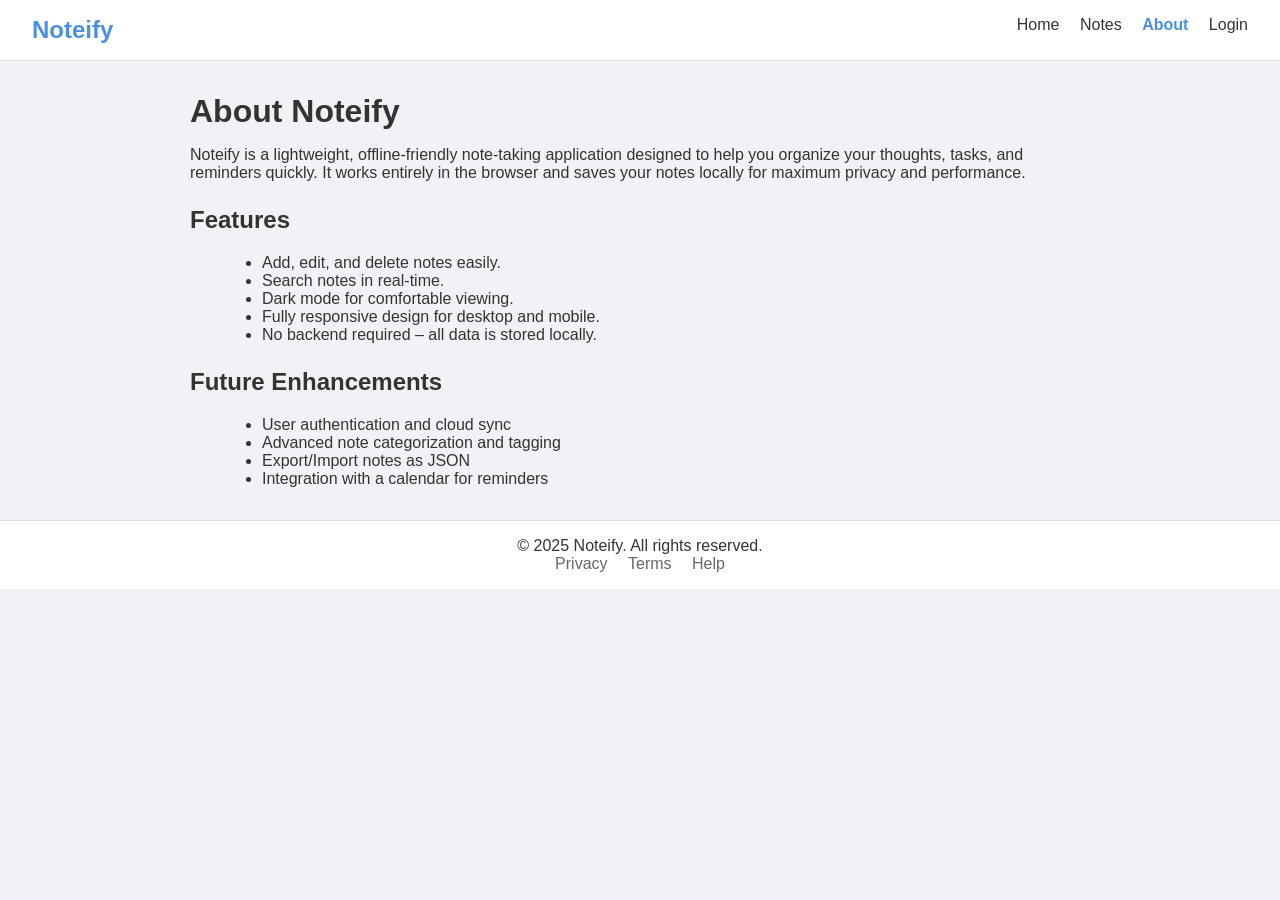
==== html/about.html @ 7ff391b9 "add css for about page and update" ====
<!DOCTYPE html>
<html lang="en">
<head>
    <meta charset="UTF-8">
    <meta http-equiv="X-UA-Compatible" content="IE=edge">
    <meta name="viewport" content="width=device-width, initial-scale=1.0">
    <title>Noteify - About</title>
    <link rel="stylesheet" href="../css/about.css">
</head>
<body>
<header class="main-header">
    <nav class="navbar">
        <a href="index.html" class="logo">Noteify</a>
        <div class="nav-links">
            <a href="index.html">Home</a>
            <a href="main.html">Notes</a>
            <a href="about.html" class="active">About</a>
            <a href="login.html">Login</a>
        </div>
    </nav>
</header>

<main class="about-page">
    <section class="about-section">
        <h1>About Noteify</h1>
        <p>Noteify is a lightweight, offline-friendly note-taking application designed to help you organize your thoughts, tasks, and reminders quickly. It works entirely in the browser and saves your notes locally for maximum privacy and performance.</p>

        <h2>Features</h2>
        <ul>
            <li>Add, edit, and delete notes easily.</li>
            <li>Search notes in real-time.</li>
            <li>Dark mode for comfortable viewing.</li>
            <li>Fully responsive design for desktop and mobile.</li>
            <li>No backend required – all data is stored locally.</li>
        </ul>

        <h2>Future Enhancements</h2>
        <ul>
            <li>User authentication and cloud sync</li>
            <li>Advanced note categorization and tagging</li>
            <li>Export/Import notes as JSON</li>
            <li>Integration with a calendar for reminders</li>
        </ul>
    </section>
</main>

<footer class="main-footer">
    <div class="footer-content">
        <span>© 2025 Noteify. All rights reserved.</span>
    </div>
    <div class="footer-links">
        <a href="#">Privacy</a>
        <a href="#">Terms</a>
        <a href="#">Help</a>
    </div>
</footer>
</body>
</html>
---- css/about.css ----
body {
    margin: 0;
    font-family: 'Arial', sans-serif;
    background-color: #f0f2f5;
    color: #333;
}

.navbar {
    display: flex;
    justify-content: space-between;
    padding: 1rem 2rem;
    background: #fff;
    border-bottom: 1px solid #ddd;
}

.navbar .logo {
    font-size: 1.5rem;
    font-weight: bold;
    color: #4a90e2;
    text-decoration: none;
}

.nav-links a {
    margin-left: 1rem;
    text-decoration: none;
    color: #333;
}

.nav-links a.active {
    font-weight: bold;
    color: #4a90e2;
}

.about-page {
    max-width: 900px;
    margin: 2rem auto;
    padding: 0 2rem;
}

.about-page h1 {
    font-size: 2rem;
    margin-bottom: 1rem;
}

.about-page h2 {
    font-size: 1.5rem;
    margin-top: 1.5rem;
}

.about-page ul {
    list-style-type: disc;
    margin-left: 2rem;
}

.main-footer {
    text-align: center;
    padding: 1rem;
    background: #fff;
    border-top: 1px solid #ddd;
}

.footer-links a {
    margin: 0 0.5rem;
    color: #666;
    text-decoration: none;
}
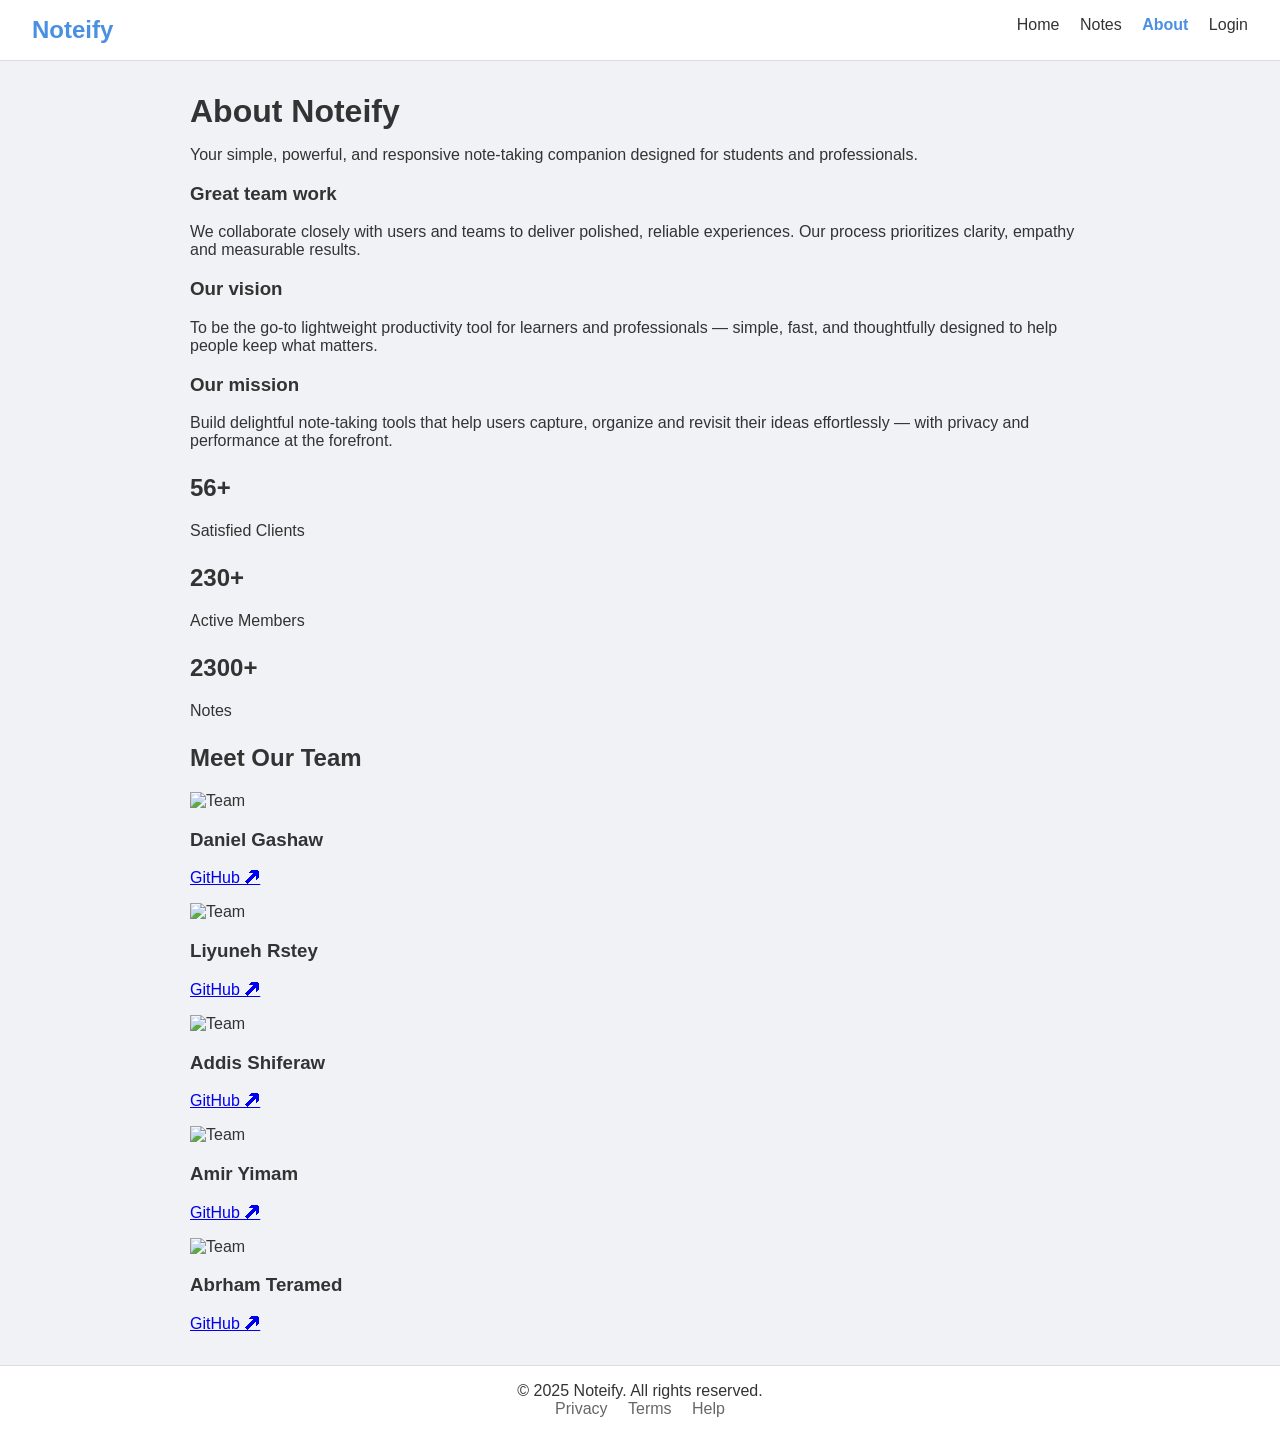
==== commit 5e7ef924: "add about page html" ====
--- a/html/about.html
+++ b/html/about.html
@@ -1,58 +1,163 @@
 <!DOCTYPE html>
 <html lang="en">
-<head>
-    <meta charset="UTF-8">
-    <meta http-equiv="X-UA-Compatible" content="IE=edge">
-    <meta name="viewport" content="width=device-width, initial-scale=1.0">
+  <head>
+    <meta charset="UTF-8" />
+    <meta http-equiv="X-UA-Compatible" content="IE=edge" />
+    <meta name="viewport" content="width=device-width, initial-scale=1.0" />
     <title>Noteify - About</title>
-    <link rel="stylesheet" href="../css/about.css">
-</head>
-<body>
-<header class="main-header">
-    <nav class="navbar">
+    <link rel="stylesheet" href="../css/about.css" />
+  </head>
+  <body>
+    <header class="main-header">
+      <nav class="navbar">
         <a href="index.html" class="logo">Noteify</a>
         <div class="nav-links">
-            <a href="index.html">Home</a>
-            <a href="main.html">Notes</a>
-            <a href="about.html" class="active">About</a>
-            <a href="login.html">Login</a>
+          <a href="index.html">Home</a>
+          <a href="main.html">Notes</a>
+          <a href="about.html" class="active">About</a>
+          <a href="login.html">Login</a>
         </div>
-    </nav>
-</header>
+      </nav>
+    </header>
 
-<main class="about-page">
-    <section class="about-section">
-        <h1>About Noteify</h1>
-        <p>Noteify is a lightweight, offline-friendly note-taking application designed to help you organize your thoughts, tasks, and reminders quickly. It works entirely in the browser and saves your notes locally for maximum privacy and performance.</p>
+    <main class="about-page">
+      <section class="hero">
+        <div class="hero-content">
+          <h1>About Noteify</h1>
+          <p>
+            Your simple, powerful, and responsive note-taking companion designed
+            for students and professionals.
+          </p>
+        </div>
+      </section>
 
-        <h2>Features</h2>
-        <ul>
-            <li>Add, edit, and delete notes easily.</li>
-            <li>Search notes in real-time.</li>
-            <li>Dark mode for comfortable viewing.</li>
-            <li>Fully responsive design for desktop and mobile.</li>
-            <li>No backend required – all data is stored locally.</li>
-        </ul>
+      <!-- ======= CENTER (VALUES) - BLOCKS ======= -->
+      <section class="values-section">
+        <div class="values-grid">
+          <div class="value-box">
+            <h3>Great team work</h3>
+            <p>
+              We collaborate closely with users and teams to deliver polished,
+              reliable experiences. Our process prioritizes clarity, empathy and
+              measurable results.
+            </p>
+          </div>
 
-        <h2>Future Enhancements</h2>
-        <ul>
-            <li>User authentication and cloud sync</li>
-            <li>Advanced note categorization and tagging</li>
-            <li>Export/Import notes as JSON</li>
-            <li>Integration with a calendar for reminders</li>
-        </ul>
-    </section>
-</main>
+          <div class="value-box">
+            <h3>Our vision</h3>
+            <p>
+              To be the go-to lightweight productivity tool for learners and
+              professionals — simple, fast, and thoughtfully designed to help
+              people keep what matters.
+            </p>
+          </div>
 
-<footer class="main-footer">
-    <div class="footer-content">
+          <div class="value-box">
+            <h3>Our mission</h3>
+            <p>
+              Build delightful note-taking tools that help users capture,
+              organize and revisit their ideas effortlessly — with privacy and
+              performance at the forefront.
+            </p>
+          </div>
+        </div>
+      </section>
+
+      <!-- ======= STATS ======= -->
+      <section class="stats-section">
+        <div class="stats-grid">
+          <div class="stat-box">
+            <h2>56+</h2>
+            <p>Satisfied Clients</p>
+          </div>
+          <div class="stat-box">
+            <h2>230+</h2>
+            <p>Active Members</p>
+          </div>
+          <div class="stat-box">
+            <h2>2300+</h2>
+            <p>Notes</p>
+          </div>
+        </div>
+      </section>
+
+      <!-- TEAM SECTION -->
+      <section class="team-section">
+        <h2>Meet Our Team</h2>
+
+        <div class="team-grid">
+          <div class="team-card">
+            <img src="../Static/image/profile.png" alt="Team" />
+            <div class="team-info">
+              <h3>Daniel Gashaw</h3>
+              <p>
+                <a href="https://github.com/Maxd646" target="_blank"
+                  >GitHub 🡽</a
+                >
+              </p>
+            </div>
+          </div>
+
+          <div class="team-card">
+            <img src="../Static/image/profile.png" alt="Team" />
+            <div class="team-info">
+              <h3>Liyuneh Rstey</h3>
+              <p>
+                <a href="https://github.com/liyuneh" target="_blank"
+                  >GitHub 🡽</a
+                >
+              </p>
+            </div>
+          </div>
+
+          <div class="team-card">
+            <img src="../Static/image/profile.png" alt="Team" />
+            <div class="team-info">
+              <h3>Addis Shiferaw</h3>
+              <p>
+                <a href="https://github.com/adda-19" target="_blank"
+                  >GitHub 🡽</a
+                >
+              </p>
+            </div>
+          </div>
+
+          <div class="team-card">
+            <img src="../Static/image/profile.png" alt="Team" />
+            <div class="team-info">
+              <h3>Amir Yimam</h3>
+              <p>
+                <a href="https://github.com/miro129" target="_blank"
+                  >GitHub 🡽</a
+                >
+              </p>
+            </div>
+          </div>
+
+          <div class="team-card">
+            <img src="../Static/image/profile.png" alt="Team" />
+            <div class="team-info">
+              <h3>Abrham Teramed</h3>
+              <p>
+                <a href="https://github.com/Abrom-code" target="_blank"
+                  >GitHub 🡽</a
+                >
+              </p>
+            </div>
+          </div>
+        </div>
+      </section>
+    </main>
+
+    <footer class="main-footer">
+      <div class="footer-content">
         <span>© 2025 Noteify. All rights reserved.</span>
-    </div>
-    <div class="footer-links">
+      </div>
+      <div class="footer-links">
         <a href="#">Privacy</a>
         <a href="#">Terms</a>
         <a href="#">Help</a>
-    </div>
-</footer>
-</body>
+      </div>
+    </footer>
+  </body>
 </html>
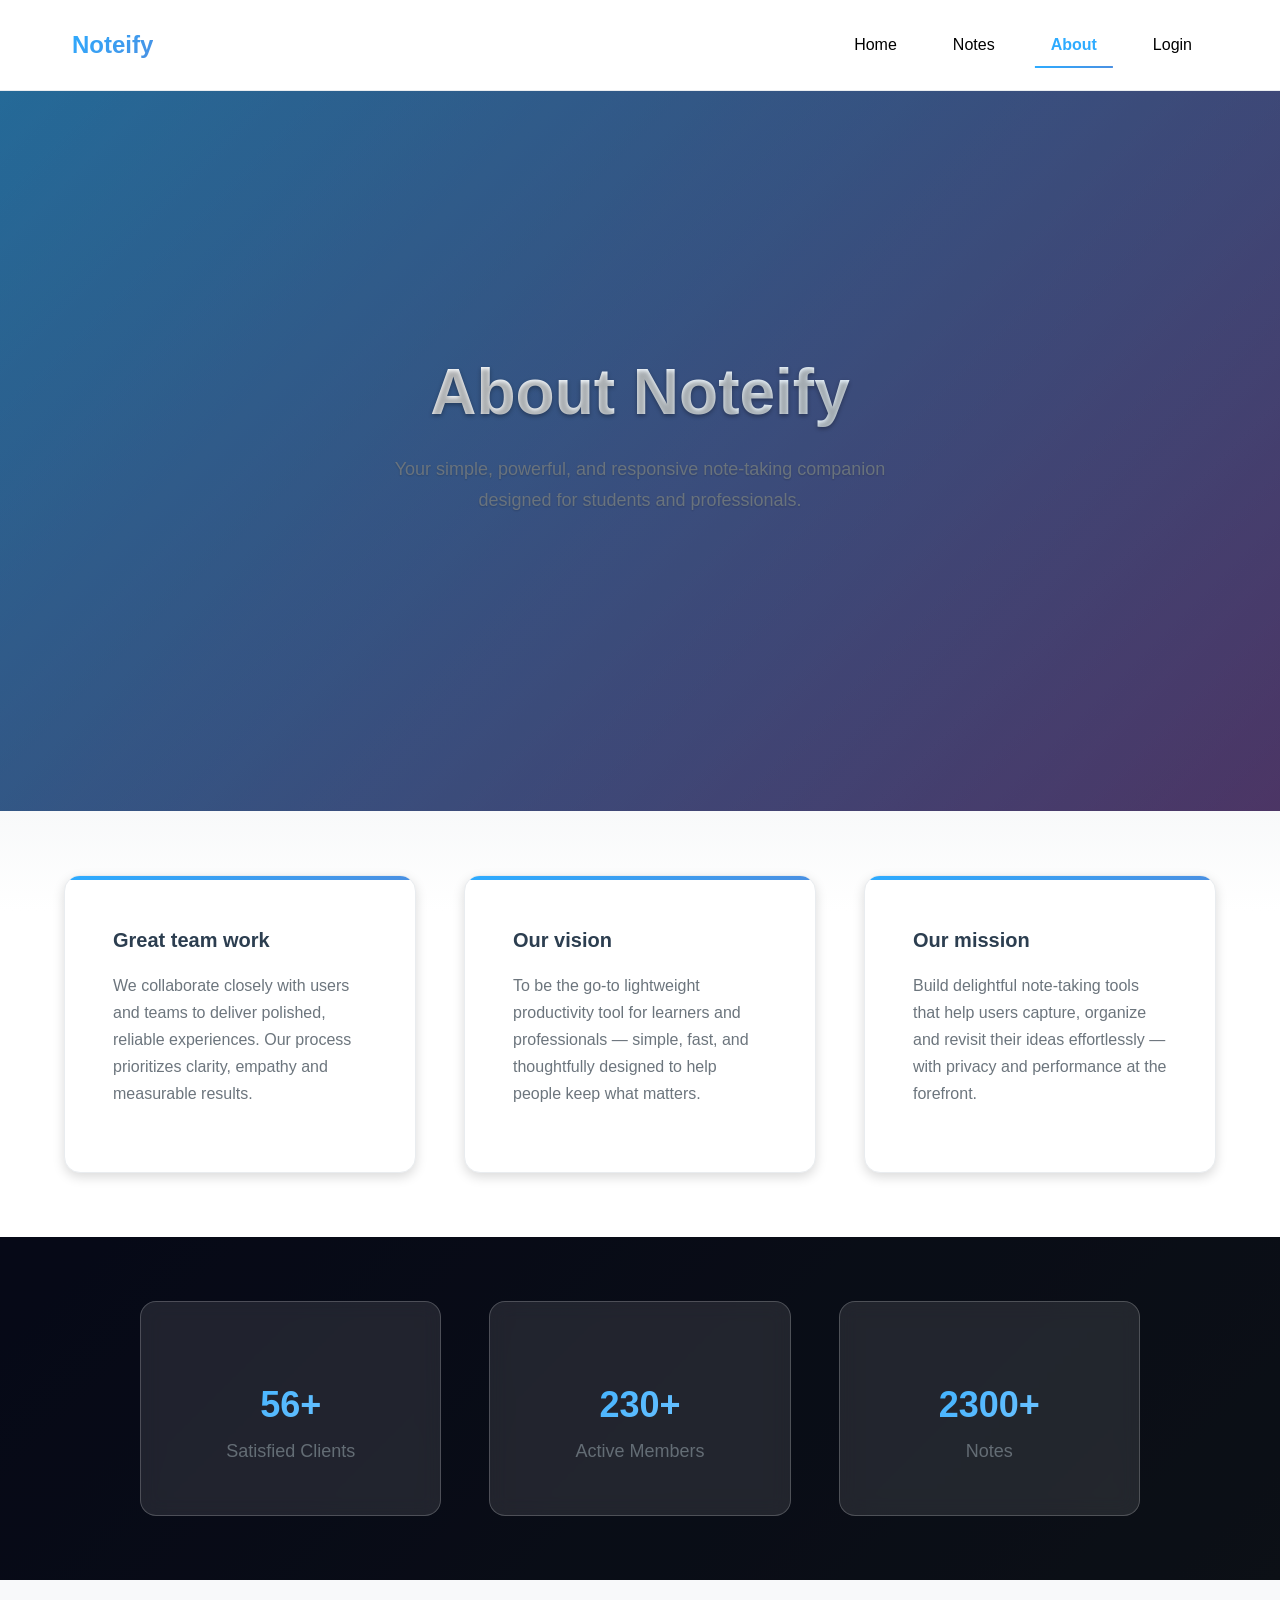
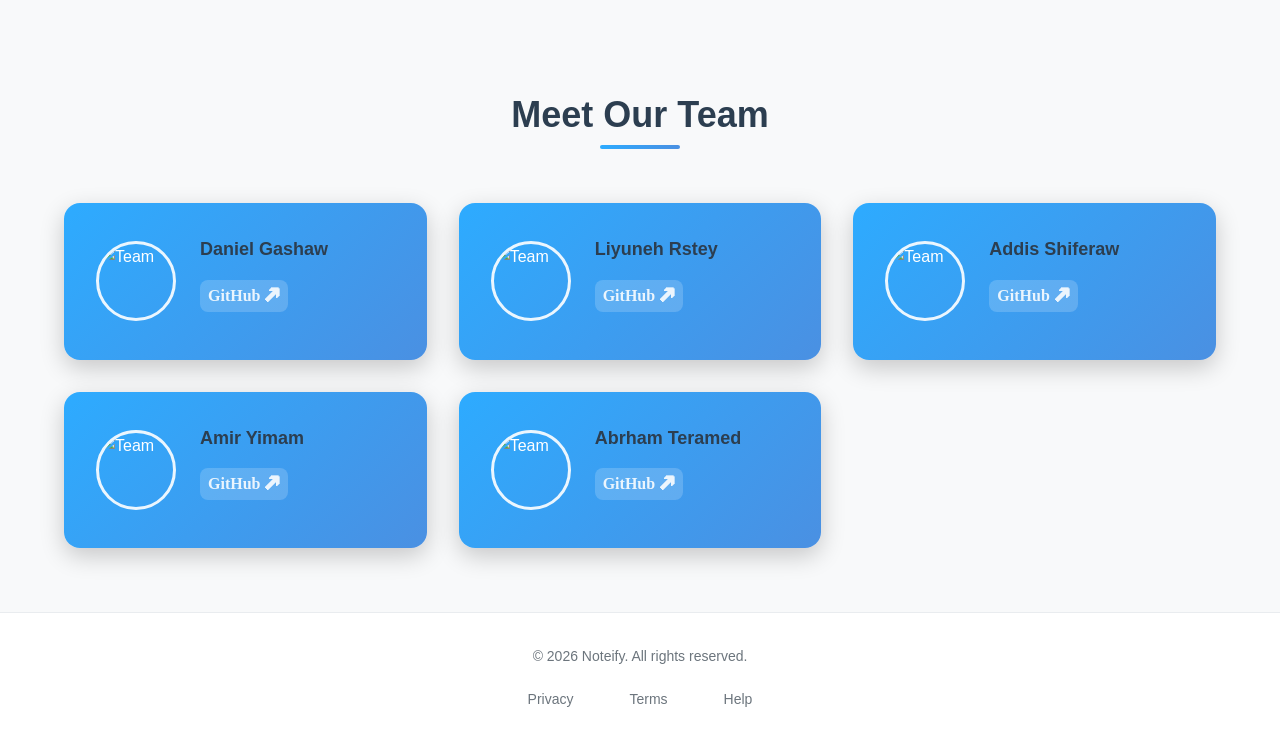
==== commit 39d15881: "display team members dynamically" ====
--- a/html/about.html
+++ b/html/about.html
@@ -30,8 +30,6 @@
           </p>
         </div>
       </section>
-
-      <!-- ======= CENTER (VALUES) - BLOCKS ======= -->
       <section class="values-section">
         <div class="values-grid">
           <div class="value-box">
@@ -82,76 +80,19 @@
       </section>
 
       <!-- TEAM SECTION -->
+
       <section class="team-section">
         <h2>Meet Our Team</h2>
 
-        <div class="team-grid">
-          <div class="team-card">
-            <img src="../Static/image/profile.png" alt="Team" />
-            <div class="team-info">
-              <h3>Daniel Gashaw</h3>
-              <p>
-                <a href="https://github.com/Maxd646" target="_blank"
-                  >GitHub 🡽</a
-                >
-              </p>
-            </div>
-          </div>
-
-          <div class="team-card">
-            <img src="../Static/image/profile.png" alt="Team" />
-            <div class="team-info">
-              <h3>Liyuneh Rstey</h3>
-              <p>
-                <a href="https://github.com/liyuneh" target="_blank"
-                  >GitHub 🡽</a
-                >
-              </p>
-            </div>
-          </div>
-
-          <div class="team-card">
-            <img src="../Static/image/profile.png" alt="Team" />
-            <div class="team-info">
-              <h3>Addis Shiferaw</h3>
-              <p>
-                <a href="https://github.com/adda-19" target="_blank"
-                  >GitHub 🡽</a
-                >
-              </p>
-            </div>
-          </div>
-
-          <div class="team-card">
-            <img src="../Static/image/profile.png" alt="Team" />
-            <div class="team-info">
-              <h3>Amir Yimam</h3>
-              <p>
-                <a href="https://github.com/miro129" target="_blank"
-                  >GitHub 🡽</a
-                >
-              </p>
-            </div>
-          </div>
-
-          <div class="team-card">
-            <img src="../Static/image/profile.png" alt="Team" />
-            <div class="team-info">
-              <h3>Abrham Teramed</h3>
-              <p>
-                <a href="https://github.com/Abrom-code" target="_blank"
-                  >GitHub 🡽</a
-                >
-              </p>
-            </div>
-          </div>
+        <div class="team-grid" id="teamGrid">
+          <!-- Team cards will be injected by JavaScript -->
         </div>
       </section>
     </main>
-
+    <!-- MAIN FOOTER -->
     <footer class="main-footer">
       <div class="footer-content">
-        <span>© 2025 Noteify. All rights reserved.</span>
+        <span id="year"> </span> Noteify. All rights reserved.
       </div>
       <div class="footer-links">
         <a href="#">Privacy</a>
@@ -159,5 +100,7 @@
         <a href="#">Help</a>
       </div>
     </footer>
+    <!-- SCRIPT -->
+    <script src="../js/about.js"></script>
   </body>
 </html>
--- a/css/about.css
+++ b/css/about.css
@@ -1,66 +1,927 @@
+/* Noteify About Page Styles */
+:root {
+  --primary-color: #2dabff;
+  --primary-dark: #1a8cd8;
+  --secondary-color: #4a90e2;
+  --accent-color: #82caff;
+  --success-color: #28a745;
+  --warning-color: #ffc107;
+  --danger-color: #dc3545;
+  --info-color: #17a2b8;
+
+  --bg-primary: #ffffff;
+  --bg-secondary: #f8f9fa;
+  --bg-dark: #0d1433;
+  --bg-gradient: linear-gradient(135deg, #667eea 0%, #764ba2 100%);
+
+  --text-primary: #2c3e50;
+  --text-secondary: #6c757d;
+  --text-muted: #adb5bd;
+  --text-light: #ffffff;
+
+  --border-color: #e9ecef;
+  --border-radius: 12px;
+  --border-radius-lg: 16px;
+  --border-radius-sm: 8px;
+
+  --shadow-sm: 0 2px 4px rgba(0, 0, 0, 0.1);
+  --shadow-md: 0 4px 12px rgba(0, 0, 0, 0.15);
+  --shadow-lg: 0 8px 25px rgba(0, 0, 0, 0.2);
+  --shadow-xl: 0 20px 40px rgba(0, 0, 0, 0.1);
+
+  --transition: all 0.3s ease-in-out;
+  --transition-fast: all 0.15s ease;
+  --transition-slow: all 0.5s ease;
+
+  --font-family-primary: 'Inter', -apple-system, BlinkMacSystemFont, 'Segoe UI', Roboto, sans-serif;
+  --font-family-heading: 'Inter', -apple-system, BlinkMacSystemFont, 'Segoe UI', Roboto, sans-serif;
+
+  --font-size-xs: 0.75rem;
+  --font-size-sm: 0.875rem;
+  --font-size-base: 1rem;
+  --font-size-lg: 1.125rem;
+  --font-size-xl: 1.25rem;
+  --font-size-2xl: 1.5rem;
+  --font-size-3xl: 1.875rem;
+  --font-size-4xl: 2.25rem;
+  --font-size-5xl: 3rem;
+
+  --spacing-xs: 0.25rem;
+  --spacing-sm: 0.5rem;
+  --spacing-md: 1rem;
+  --spacing-lg: 1.5rem;
+  --spacing-xl: 2rem;
+  --spacing-2xl: 3rem;
+  --spacing-3xl: 4rem;
+}
+
+* {
+  margin: 0;
+  padding: 0;
+  box-sizing: border-box;
+}
+
+*::before,
+*::after {
+  box-sizing: border-box;
+}
+
+html {
+  scroll-behavior: smooth;
+  font-size: 16px;
+}
+
 body {
-    margin: 0;
-    font-family: 'Arial', sans-serif;
-    background-color: #f0f2f5;
-    color: #333;
+  font-family: var(--font-family-primary);
+  font-size: var(--font-size-base);
+  line-height: 1.6;
+  color: var(--text-primary);
+  background-color: var(--bg-secondary);
+  -webkit-font-smoothing: antialiased;
+  -moz-osx-font-smoothing: grayscale;
+  overflow-x: hidden;
+}
+
+/* Enhanced Navigation */
+.main-header {
+  position: sticky;
+  top: 0;
+  z-index: 1000;
+  background: rgba(255, 255, 255, 0.95);
+  backdrop-filter: blur(10px);
+  border-bottom: 1px solid var(--border-color);
+  transition: var(--transition);
 }
 
 .navbar {
-    display: flex;
-    justify-content: space-between;
-    padding: 1rem 2rem;
-    background: #fff;
-    border-bottom: 1px solid #ddd;
+  display: flex;
+  justify-content: space-between;
+  align-items: center;
+  padding: var(--spacing-lg) var(--spacing-xl);
+  max-width: 1200px;
+  margin: 0 auto;
 }
 
 .navbar .logo {
-    font-size: 1.5rem;
-    font-weight: bold;
-    color: #4a90e2;
-    text-decoration: none;
+  font-size: var(--font-size-2xl);
+  font-weight: 700;
+  color: var(--primary-color);
+  text-decoration: none;
+  transition: var(--transition-fast);
+  background: linear-gradient(135deg, var(--primary-color), var(--secondary-color));
+  -webkit-background-clip: text;
+  -webkit-text-fill-color: transparent;
+  background-clip: text;
+}
+
+.navbar .logo:hover {
+  transform: scale(1.05);
+}
+
+.nav-links {
+  display: flex;
+  align-items: center;
+  gap: var(--spacing-lg);
 }
 
 .nav-links a {
-    margin-left: 1rem;
-    text-decoration: none;
-    color: #333;
+  text-decoration: none;
+  color: black;
+  font-weight: 500;
+  font-size: var(--font-size-base);
+  padding: var(--spacing-sm) var(--spacing-md);
+  border-radius: var(--border-radius-sm);
+  transition: var(--transition);
+  position: relative;
+}
+
+.nav-links a::after {
+  content: '';
+  position: absolute;
+  bottom: -2px;
+  left: 50%;
+  width: 0;
+  height: 2px;
+  background: linear-gradient(90deg, var(--primary-color), var(--secondary-color));
+  transition: var(--transition);
+  transform: translateX(-50%);
+}
+
+.nav-links a:hover {
+  color: var(--primary-color);
+  background-color: rgba(45, 171, 255, 0.1);
+}
+
+.nav-links a:hover::after,
+.nav-links a.active::after {
+  width: 100%;
 }
 
 .nav-links a.active {
-    font-weight: bold;
-    color: #4a90e2;
-}
-
+  color: var(--primary-color);
+  font-weight: 600;
+}
+
+/* About Page Layout */
 .about-page {
-    max-width: 900px;
-    margin: 2rem auto;
-    padding: 0 2rem;
+  width: 100%;
+  min-height: 100vh;
 }
 
 .about-page h1 {
-    font-size: 2rem;
-    margin-bottom: 1rem;
+  font-family: var(--font-family-heading);
+  font-size: var(--font-size-4xl);
+  font-weight: 700;
+  margin-bottom: var(--spacing-lg);
+  color: var(--text-primary);
+  line-height: 1.2;
 }
 
 .about-page h2 {
-    font-size: 1.5rem;
-    margin-top: 1.5rem;
+  font-family: var(--font-family-heading);
+  font-size: var(--font-size-3xl);
+  font-weight: 600;
+  margin-top: var(--spacing-2xl);
+  margin-bottom: var(--spacing-lg);
+  color: var(--text-primary);
+  line-height: 1.3;
+}
+
+.about-page h3 {
+  font-family: var(--font-family-heading);
+  font-size: var(--font-size-xl);
+  font-weight: 600;
+  margin-bottom: var(--spacing-md);
+  color: var(--text-primary);
+}
+
+.about-page p {
+  font-size: var(--font-size-base);
+  line-height: 1.7;
+  color: var(--text-secondary);
+  margin-bottom: var(--spacing-md);
 }
 
 .about-page ul {
-    list-style-type: disc;
-    margin-left: 2rem;
+  list-style-type: none;
+  margin-left: 0;
+  padding-left: 0;
+}
+
+.about-page ul li {
+  position: relative;
+  padding-left: var(--spacing-lg);
+  margin-bottom: var(--spacing-sm);
+  color: var(--text-secondary);
+}
+
+.about-page ul li::before {
+  content: '✓';
+  position: absolute;
+  left: 0;
+  color: var(--success-color);
+  font-weight: bold;
+}
+
+/* HERO */
+.hero {
+  width: 100%;
+  height: 80vh;
+  background: url("note-student-hero.jpg") center/cover no-repeat;
+  display: flex;
+  justify-content: center;
+  align-items: center;
+  text-align: center;
+  position: relative;
+}
+
+.hero::after {
+  content: "";
+  position: absolute;
+  inset: 0;
+  background: rgba(0, 0, 0, 0.45);
+}
+
+.hero-content {
+  position: relative;
+  z-index: 5;
+  color: #fff;
+}
+
+.hero-content h1 {
+  font-size: 3.2rem;
+  margin-bottom: 10px;
+}
+
+.hero-content p {
+  font-size: 1.2rem;
+  max-width: 550px;
+  margin: 0 auto;
+  line-height: 1.6;
+}
+
+/* ===== VALUES SECTION (BLOCK CARDS) ===== */
+.values-section {
+  padding: 60px 10%;
+  background: #fff;
+}
+
+.values-grid {
+  display: grid;
+  grid-template-columns: repeat(auto-fit, minmax(260px, 1fr));
+  gap: 28px;
+}
+
+.value-box {
+  background: #fff;
+  padding: 28px;
+  border-radius: 14px;
+  box-shadow: 0 8px 20px rgba(6, 25, 40, 0.06);
+  display: block;
+  text-align: left;
+}
+
+.value-box .icon {
+  display: inline-flex;
+  align-items: center;
+  justify-content: center;
+  width: 56px;
+  height: 56px;
+  font-size: 1.6rem;
+  border-radius: 12px;
+  background: linear-gradient(135deg, #e6f7fb, #d8f0ff);
+  margin-bottom: 16px;
+}
+
+.value-box h3 {
+  font-size: 1.2rem;
+  margin-bottom: 10px;
+  color: #054b88;
+}
+
+.value-box p {
+  color: #555;
+  line-height: 1.7;
+}
+
+/* ===== STATS SECTION ===== */
+.stats-section {
+  padding: 70px 10%;
+  background: url("stats-bg.jpg") center/cover no-repeat;
+  color: #fff;
+  position: relative;
+}
+
+.stats-section::after {
+  content: "";
+  position: absolute;
+  inset: 0;
+  background: rgba(0, 0, 0, 0.55);
+}
+
+.stats-grid {
+  position: relative;
+  z-index: 5;
+  display: grid;
+  grid-template-columns: repeat(auto-fit, minmax(160px, 1fr));
+  gap: 30px;
+  text-align: center;
+}
+
+.stat-box {
+  padding: 18px;
+}
+
+.stat-box h2 {
+  font-size: 2.2rem;
+  margin-bottom: 6px;
+}
+
+.stat-box p {
+  font-size: 0.95rem;
+}
+
+/* TEAM SECTION */
+.team-section {
+  padding: 60px 10%;
+  background: #fff;
+}
+
+.team-section h2 {
+  font-size: 2.4rem;
+  text-align: center;
+  color: #0a7d6c;
+  margin-bottom: 40px;
+}
+
+.team-grid {
+  display: grid;
+  grid-template-columns: repeat(auto-fit, minmax(260px, 1fr));
+  gap: 24px;
+}
+
+.team-card {
+  background: linear-gradient(to right, #54c79c, #054b88);
+  border-radius: 14px;
+  padding: 18px;
+  color: white;
+  display: flex;
+  gap: 16px;
+  align-items: center;
+  box-shadow: 0 10px 20px rgba(0, 0, 0, 0.12);
+}
+
+.team-card img {
+  width: 70px;
+  height: 70px;
+  border-radius: 50%;
+  border: 3px solid rgba(255, 255, 255, 0.9);
+  object-fit: cover;
+}
+
+.team-info h3 {
+  font-size: 1.1rem;
+  margin-bottom: 4px;
+}
+
+.team-info p {
+  font-size: 0.85rem;
+  line-height: 1.4;
+  display: flex;
+}
+
+.team-info p a {
+  text-decoration: none;
+  color: #004085;
+  font-weight: 500;
+  font-size: larger;
+  font: bold;
+  font-family: "Times New Roman", Times, serif;
+  margin-top: 1rem;
 }
 
 .main-footer {
+  text-align: center;
+  padding: 1rem;
+  background: #fff;
+  border-top: 1px solid #ddd;
+}
+
+.footer-links a {
+  margin: 0 0.5rem;
+  color: #666;
+  text-decoration: none;
+}
+
+/* Enhanced Hero Section */
+.hero {
+  width: 100%;
+  min-height: 80vh;
+  background: linear-gradient(135deg, rgba(45, 171, 255, 0.9), rgba(116, 75, 162, 0.9)),
+    url("../Static/image/notetaking.png") center/cover no-repeat;
+  display: flex;
+  justify-content: center;
+  align-items: center;
+  text-align: center;
+  position: relative;
+  overflow: hidden;
+}
+
+.hero::before {
+  content: '';
+  position: absolute;
+  top: 0;
+  left: 0;
+  right: 0;
+  bottom: 0;
+  background: linear-gradient(135deg, rgba(45, 171, 255, 0.1), rgba(116, 75, 162, 0.1));
+  z-index: 1;
+}
+
+.hero-content {
+  position: relative;
+  z-index: 2;
+  color: var(--text-light);
+  max-width: 800px;
+  padding: var(--spacing-xl);
+  animation: fadeInUp 1s ease-out;
+}
+
+.hero-content h1 {
+  font-size: clamp(2.5rem, 5vw, 4rem);
+  font-weight: 800;
+  margin-bottom: var(--spacing-lg);
+  text-shadow: 0 2px 4px rgba(0, 0, 0, 0.3);
+  background: linear-gradient(135deg, #ffffff, #e3f2fd);
+  -webkit-background-clip: text;
+  -webkit-text-fill-color: transparent;
+  background-clip: text;
+}
+
+.hero-content p {
+  font-size: var(--font-size-lg);
+  margin: 0 auto var(--spacing-xl);
+  line-height: 1.7;
+  opacity: 0.95;
+  text-shadow: 0 1px 2px rgba(0, 0, 0, 0.2);
+}
+
+/* Enhanced Values Section */
+.values-section {
+  padding: var(--spacing-3xl) 5%;
+  background: var(--bg-primary);
+  position: relative;
+}
+
+.values-section::before {
+  content: '';
+  position: absolute;
+  top: 0;
+  left: 0;
+  right: 0;
+  height: 100px;
+  background: linear-gradient(180deg, var(--bg-secondary) 0%, var(--bg-primary) 100%);
+}
+
+.values-grid {
+  display: grid;
+  grid-template-columns: repeat(auto-fit, minmax(320px, 1fr));
+  gap: var(--spacing-2xl);
+  max-width: 1200px;
+  margin: 0 auto;
+  position: relative;
+  z-index: 1;
+}
+
+.value-box {
+  background: var(--bg-primary);
+  padding: var(--spacing-2xl);
+  border-radius: var(--border-radius-lg);
+  box-shadow: var(--shadow-md);
+  border: 1px solid var(--border-color);
+  transition: var(--transition);
+  position: relative;
+  overflow: hidden;
+}
+
+.value-box::before {
+  content: '';
+  position: absolute;
+  top: 0;
+  left: 0;
+  right: 0;
+  height: 4px;
+  background: linear-gradient(90deg, var(--primary-color), var(--secondary-color));
+}
+
+.value-box:hover {
+  transform: translateY(-8px);
+  box-shadow: var(--shadow-lg);
+  border-color: var(--primary-color);
+}
+
+.value-box .icon {
+  display: inline-flex;
+  align-items: center;
+  justify-content: center;
+  width: 64px;
+  height: 64px;
+  font-size: var(--font-size-2xl);
+  border-radius: var(--border-radius);
+  background: linear-gradient(135deg, var(--primary-color), var(--secondary-color));
+  color: var(--text-light);
+  margin-bottom: var(--spacing-lg);
+  box-shadow: var(--shadow-sm);
+}
+
+.value-box h3 {
+  font-size: var(--font-size-xl);
+  font-weight: 600;
+  margin-bottom: var(--spacing-md);
+  color: var(--text-primary);
+}
+
+.value-box p {
+  color: var(--text-secondary);
+  line-height: 1.7;
+  font-size: var(--font-size-base);
+}
+
+/* Enhanced Stats Section */
+.stats-section {
+  padding: var(--spacing-3xl) 5%;
+  background: linear-gradient(135deg, var(--bg-dark), #1a2332);
+  color: var(--text-light);
+  position: relative;
+  overflow: hidden;
+}
+
+.stats-section::before {
+  content: '';
+  position: absolute;
+  top: 0;
+  left: 0;
+  right: 0;
+  bottom: 0;
+  background: url("../Static/image/notetaking.png") center/cover no-repeat;
+  opacity: 0.1;
+  z-index: 1;
+}
+
+.stats-grid {
+  position: relative;
+  z-index: 2;
+  display: grid;
+  grid-template-columns: repeat(auto-fit, minmax(200px, 1fr));
+  gap: var(--spacing-2xl);
+  text-align: center;
+  max-width: 1000px;
+  margin: 0 auto;
+}
+
+.stat-box {
+  padding: var(--spacing-xl);
+  background: rgba(255, 255, 255, 0.1);
+  border-radius: var(--border-radius-lg);
+  backdrop-filter: blur(10px);
+  border: 1px solid rgba(255, 255, 255, 0.2);
+  transition: var(--transition);
+}
+
+.stat-box:hover {
+  transform: translateY(-5px);
+  background: rgba(255, 255, 255, 0.15);
+}
+
+.stat-box h2 {
+  font-size: var(--font-size-4xl);
+  font-weight: 800;
+  margin-bottom: var(--spacing-sm);
+  background: linear-gradient(135deg, var(--primary-color), var(--accent-color));
+  -webkit-background-clip: text;
+  -webkit-text-fill-color: transparent;
+  background-clip: text;
+}
+
+.stat-box p {
+  font-size: var(--font-size-lg);
+  opacity: 0.9;
+  font-weight: 500;
+}
+
+/* Enhanced Team Section */
+.team-section {
+  padding: var(--spacing-3xl) 5%;
+  background: var(--bg-secondary);
+  position: relative;
+}
+
+.team-section h2 {
+  font-size: var(--font-size-4xl);
+  font-weight: 700;
+  text-align: center;
+  color: var(--text-primary);
+  margin-bottom: var(--spacing-3xl);
+  position: relative;
+}
+
+.team-section h2::after {
+  content: '';
+  position: absolute;
+  bottom: -10px;
+  left: 50%;
+  width: 80px;
+  height: 4px;
+  background: linear-gradient(90deg, var(--primary-color), var(--secondary-color));
+  transform: translateX(-50%);
+  border-radius: 2px;
+}
+
+.team-grid {
+  display: grid;
+  grid-template-columns: repeat(auto-fit, minmax(300px, 1fr));
+  gap: var(--spacing-xl);
+  max-width: 1200px;
+  margin: 0 auto;
+}
+
+.team-card {
+  background: linear-gradient(135deg, var(--primary-color), var(--secondary-color));
+  border-radius: var(--border-radius-lg);
+  padding: var(--spacing-xl);
+  color: var(--text-light);
+  display: flex;
+  gap: var(--spacing-lg);
+  align-items: center;
+  box-shadow: var(--shadow-lg);
+  transition: var(--transition);
+  cursor: pointer;
+  position: relative;
+  overflow: hidden;
+}
+
+.team-card::before {
+  content: '';
+  position: absolute;
+  top: 0;
+  left: -100%;
+  width: 100%;
+  height: 100%;
+  background: linear-gradient(90deg, transparent, rgba(255, 255, 255, 0.2), transparent);
+  transition: left 0.5s ease;
+}
+
+.team-card:hover::before {
+  left: 100%;
+}
+
+.team-card:hover {
+  transform: translateY(-8px) scale(1.02);
+  box-shadow: var(--shadow-xl);
+}
+
+.team-card img {
+  width: 80px;
+  height: 80px;
+  border-radius: 50%;
+  border: 3px solid rgba(255, 255, 255, 0.9);
+  object-fit: cover;
+  transition: var(--transition);
+}
+
+.team-card:hover img {
+  transform: scale(1.1);
+  border-color: var(--text-light);
+}
+
+.team-info h3 {
+  font-size: var(--font-size-lg);
+  font-weight: 600;
+  margin-bottom: var(--spacing-sm);
+}
+
+.team-info p {
+  font-size: var(--font-size-sm);
+  line-height: 1.5;
+  opacity: 0.9;
+}
+
+.team-info p a {
+  text-decoration: none;
+  color: var(--text-light);
+  font-weight: 600;
+  font-size: var(--font-size-base);
+  padding: var(--spacing-xs) var(--spacing-sm);
+  background: rgba(255, 255, 255, 0.2);
+  border-radius: var(--border-radius-sm);
+  transition: var(--transition);
+  display: inline-block;
+  margin-top: var(--spacing-sm);
+}
+
+.team-info p a:hover {
+  background: rgba(255, 255, 255, 0.3);
+  transform: translateY(-2px);
+}
+
+/* Enhanced Footer */
+.main-footer {
+  background: var(--bg-primary);
+  border-top: 1px solid var(--border-color);
+  padding: var(--spacing-xl) 5%;
+  text-align: center;
+}
+
+.footer-content {
+  color: var(--text-secondary);
+  font-size: var(--font-size-sm);
+  margin-bottom: var(--spacing-md);
+}
+
+.footer-links {
+  display: flex;
+  justify-content: center;
+  gap: var(--spacing-lg);
+  flex-wrap: wrap;
+}
+
+.footer-links a {
+  color: var(--text-secondary);
+  text-decoration: none;
+  font-size: var(--font-size-sm);
+  padding: var(--spacing-xs) var(--spacing-sm);
+  border-radius: var(--border-radius-sm);
+  transition: var(--transition);
+}
+
+.footer-links a:hover {
+  color: var(--primary-color);
+  background-color: rgba(45, 171, 255, 0.1);
+}
+
+/* Animations */
+@keyframes fadeInUp {
+  from {
+    opacity: 0;
+    transform: translateY(30px);
+  }
+
+  to {
+    opacity: 1;
+    transform: translateY(0);
+  }
+}
+
+@keyframes fadeInScale {
+  from {
+    opacity: 0;
+    transform: scale(0.9);
+  }
+
+  to {
+    opacity: 1;
+    transform: scale(1);
+  }
+}
+
+@keyframes pulse {
+
+  0%,
+  100% {
+    transform: scale(1);
+  }
+
+  50% {
+    transform: scale(1.05);
+  }
+}
+
+/* Responsive Design */
+@media (max-width: 1024px) {
+  .navbar {
+    padding: var(--spacing-md) var(--spacing-lg);
+  }
+
+  .hero-content h1 {
+    font-size: var(--font-size-4xl);
+  }
+
+  .values-grid,
+  .team-grid {
+    grid-template-columns: repeat(auto-fit, minmax(280px, 1fr));
+    gap: var(--spacing-xl);
+  }
+
+  .stats-grid {
+    grid-template-columns: repeat(auto-fit, minmax(150px, 1fr));
+  }
+}
+
+@media (max-width: 768px) {
+  .navbar {
+    flex-direction: column;
+    gap: var(--spacing-md);
+    padding: var(--spacing-md);
+  }
+
+  .nav-links {
+    gap: var(--spacing-md);
+  }
+
+  .hero {
+    min-height: 60vh;
+  }
+
+  .hero-content {
+    padding: var(--spacing-lg);
+  }
+
+  .hero-content h1 {
+    font-size: var(--font-size-3xl);
+  }
+
+  .values-section,
+  .stats-section,
+  .team-section {
+    padding: var(--spacing-2xl) var(--spacing-md);
+  }
+
+  .values-grid,
+  .team-grid {
+    grid-template-columns: 1fr;
+  }
+
+  .team-card {
+    flex-direction: column;
     text-align: center;
-    padding: 1rem;
-    background: #fff;
-    border-top: 1px solid #ddd;
-}
-
-.footer-links a {
-    margin: 0 0.5rem;
-    color: #666;
-    text-decoration: none;
-}
+  }
+
+  .stats-grid {
+    grid-template-columns: repeat(auto-fit, minmax(120px, 1fr));
+    gap: var(--spacing-lg);
+  }
+}
+
+@media (max-width: 480px) {
+  .navbar .logo {
+    font-size: var(--font-size-xl);
+  }
+
+  .nav-links {
+    flex-wrap: wrap;
+    justify-content: center;
+  }
+
+  .hero-content h1 {
+    font-size: var(--font-size-2xl);
+  }
+
+  .hero-content p {
+    font-size: var(--font-size-base);
+  }
+
+  .team-section h2 {
+    font-size: var(--font-size-3xl);
+  }
+
+  .footer-links {
+    flex-direction: column;
+    gap: var(--spacing-sm);
+  }
+}
+
+/* Accessibility */
+@media (prefers-reduced-motion: reduce) {
+  * {
+    animation-duration: 0.01ms !important;
+    animation-iteration-count: 1 !important;
+    transition-duration: 0.01ms !important;
+  }
+}
+
+/* Focus styles for keyboard navigation */
+a:focus,
+button:focus {
+  outline: 2px solid var(--primary-color);
+  outline-offset: 2px;
+}
+
+/* High contrast mode support */
+@media (prefers-contrast: high) {
+  :root {
+    --text-primary: #000000;
+    --text-secondary: #333333;
+    --border-color: #666666;
+  }
+}
+
+/* Dark mode support */
+@media (prefers-color-scheme: dark) {
+  :root {
+    --bg-primary: #1a1a1a;
+    --bg-secondary: #2d2d2d;
+    --text-primary: #ffffff;
+    --text-secondary: #cccccc;
+    --border-color: #444444;
+  }
+}
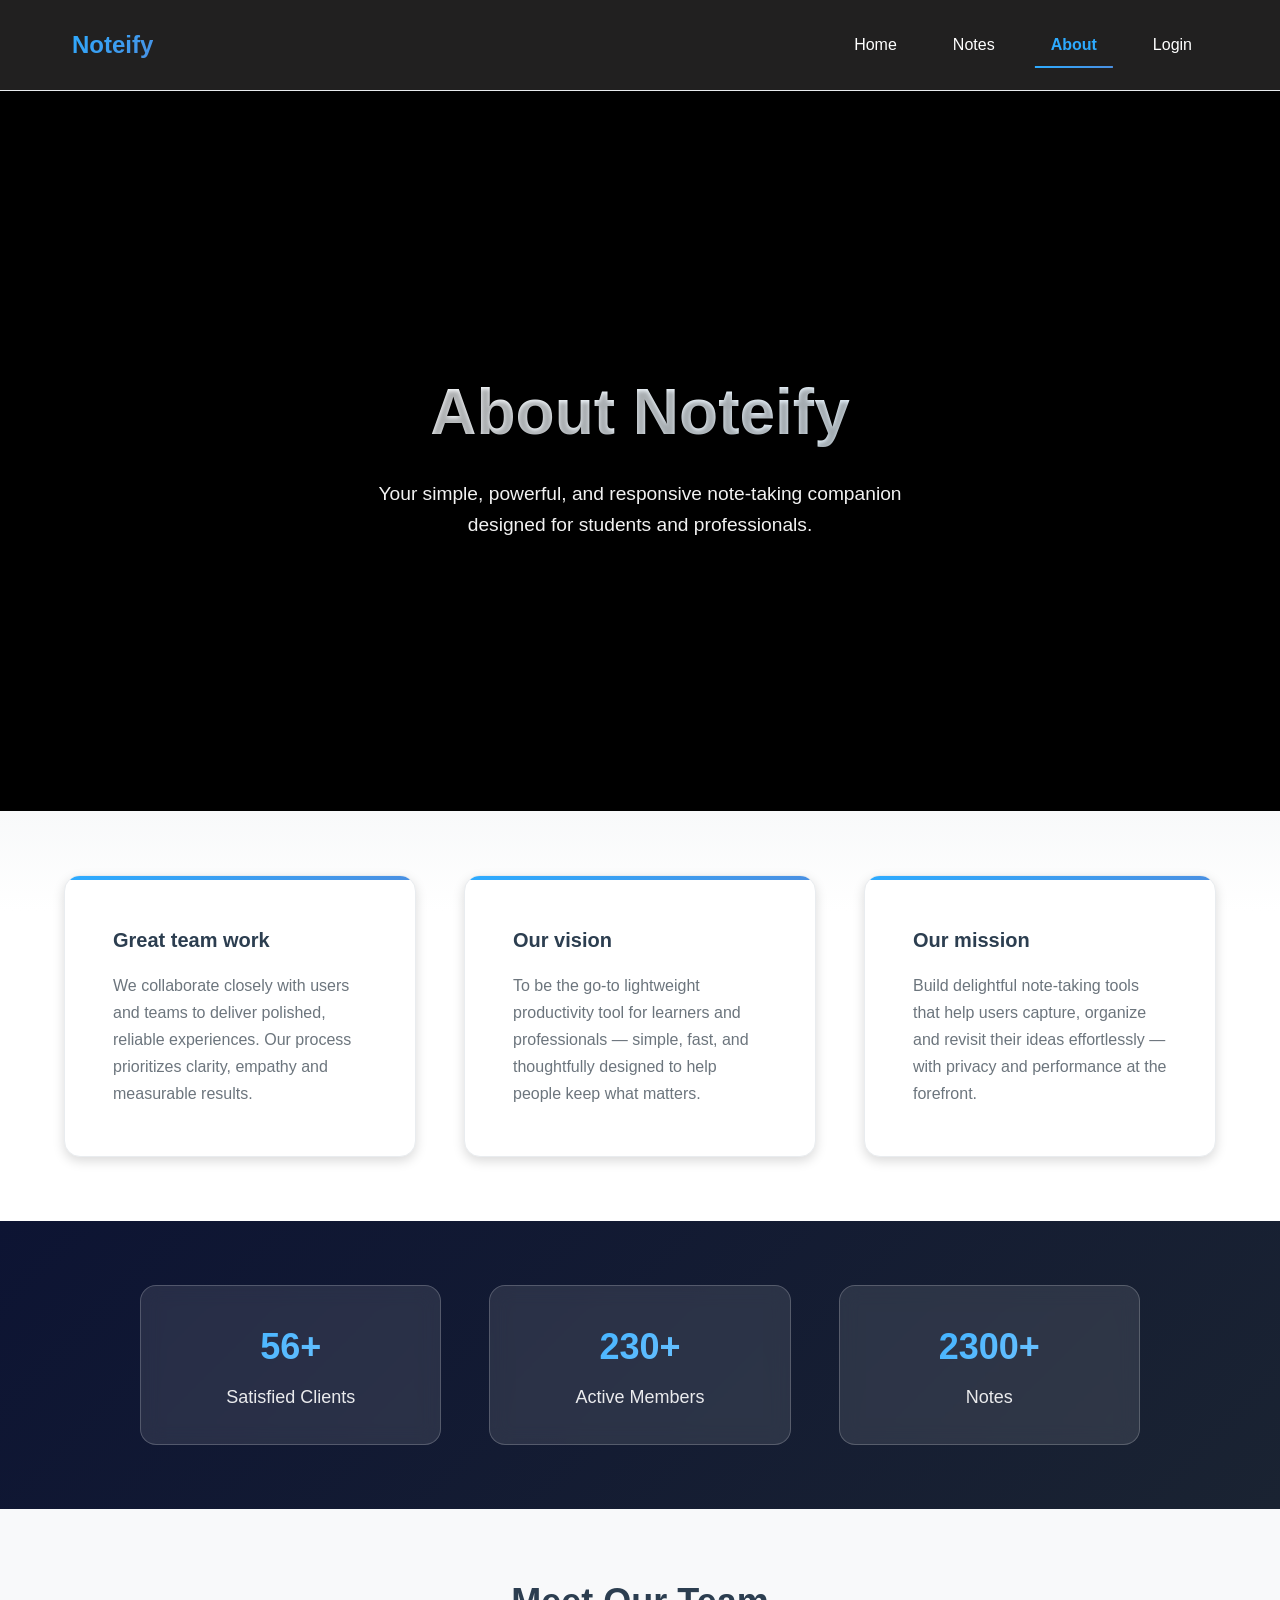
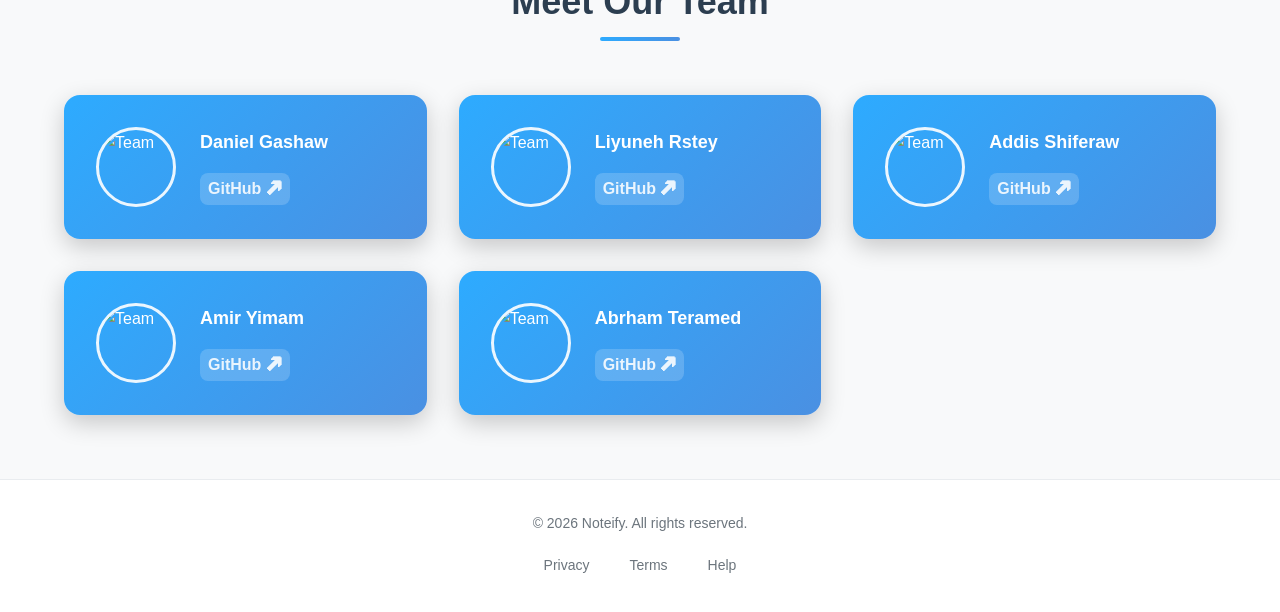
==== commit 69091b68: "add video to about page" ====
--- a/html/about.html
+++ b/html/about.html
@@ -22,6 +22,12 @@
 
     <main class="about-page">
       <section class="hero">
+        <!-- Background Video -->
+        <video class="hero-video" autoplay muted loop playsinline>
+          <source src="../Static/video/hero-bg.mp4" type="video/mp4" />
+          Your browser does not support the video tag.
+        </video>
+
         <div class="hero-content">
           <h1>About Noteify</h1>
           <p>
@@ -30,6 +36,7 @@
           </p>
         </div>
       </section>
+
       <section class="values-section">
         <div class="values-grid">
           <div class="value-box">
--- a/css/about.css
+++ b/css/about.css
@@ -33,8 +33,10 @@
   --transition-fast: all 0.15s ease;
   --transition-slow: all 0.5s ease;
 
-  --font-family-primary: 'Inter', -apple-system, BlinkMacSystemFont, 'Segoe UI', Roboto, sans-serif;
-  --font-family-heading: 'Inter', -apple-system, BlinkMacSystemFont, 'Segoe UI', Roboto, sans-serif;
+  --font-family-primary: "Inter", -apple-system, BlinkMacSystemFont, "Segoe UI",
+    Roboto, sans-serif;
+  --font-family-heading: "Inter", -apple-system, BlinkMacSystemFont, "Segoe UI",
+    Roboto, sans-serif;
 
   --font-size-xs: 0.75rem;
   --font-size-sm: 0.875rem;
@@ -87,7 +89,8 @@
   position: sticky;
   top: 0;
   z-index: 1000;
-  background: rgba(255, 255, 255, 0.95);
+  background: rgba(22, 21, 21, 0.95);
+  color: white;
   backdrop-filter: blur(10px);
   border-bottom: 1px solid var(--border-color);
   transition: var(--transition);
@@ -108,7 +111,11 @@
   color: var(--primary-color);
   text-decoration: none;
   transition: var(--transition-fast);
-  background: linear-gradient(135deg, var(--primary-color), var(--secondary-color));
+  background: linear-gradient(
+    135deg,
+    var(--primary-color),
+    var(--secondary-color)
+  );
   -webkit-background-clip: text;
   -webkit-text-fill-color: transparent;
   background-clip: text;
@@ -126,7 +133,7 @@
 
 .nav-links a {
   text-decoration: none;
-  color: black;
+  color: rgb(255, 255, 255);
   font-weight: 500;
   font-size: var(--font-size-base);
   padding: var(--spacing-sm) var(--spacing-md);
@@ -136,13 +143,17 @@
 }
 
 .nav-links a::after {
-  content: '';
+  content: "";
   position: absolute;
   bottom: -2px;
   left: 50%;
   width: 0;
   height: 2px;
-  background: linear-gradient(90deg, var(--primary-color), var(--secondary-color));
+  background: linear-gradient(
+    90deg,
+    var(--primary-color),
+    var(--secondary-color)
+  );
   transition: var(--transition);
   transform: translateX(-50%);
 }
@@ -161,96 +172,61 @@
   color: var(--primary-color);
   font-weight: 600;
 }
-
-/* About Page Layout */
-.about-page {
-  width: 100%;
-  min-height: 100vh;
-}
-
-.about-page h1 {
-  font-family: var(--font-family-heading);
-  font-size: var(--font-size-4xl);
-  font-weight: 700;
-  margin-bottom: var(--spacing-lg);
-  color: var(--text-primary);
-  line-height: 1.2;
-}
-
-.about-page h2 {
-  font-family: var(--font-family-heading);
-  font-size: var(--font-size-3xl);
-  font-weight: 600;
-  margin-top: var(--spacing-2xl);
-  margin-bottom: var(--spacing-lg);
-  color: var(--text-primary);
-  line-height: 1.3;
-}
-
-.about-page h3 {
-  font-family: var(--font-family-heading);
-  font-size: var(--font-size-xl);
-  font-weight: 600;
-  margin-bottom: var(--spacing-md);
-  color: var(--text-primary);
-}
-
-.about-page p {
-  font-size: var(--font-size-base);
-  line-height: 1.7;
-  color: var(--text-secondary);
-  margin-bottom: var(--spacing-md);
-}
-
-.about-page ul {
-  list-style-type: none;
-  margin-left: 0;
-  padding-left: 0;
-}
-
-.about-page ul li {
-  position: relative;
-  padding-left: var(--spacing-lg);
-  margin-bottom: var(--spacing-sm);
-  color: var(--text-secondary);
-}
-
-.about-page ul li::before {
-  content: '✓';
-  position: absolute;
-  left: 0;
-  color: var(--success-color);
-  font-weight: bold;
-}
-
-/* HERO */
+/* ===== HERO SECTION ===== */
 .hero {
   width: 100%;
-  height: 80vh;
-  background: url("note-student-hero.jpg") center/cover no-repeat;
+  min-height: 80vh;
+  position: relative;
   display: flex;
   justify-content: center;
   align-items: center;
   text-align: center;
-  position: relative;
-}
-
-.hero::after {
+  overflow: hidden;
+  background: #000;
+}
+
+/* Video Background */
+.hero-video {
+  position: absolute;
+  top: 50%;
+  left: 50%;
+  width: 100%;
+  height: 100%;
+  object-fit: cover;
+  transform: translate(-50%, -50%);
+  z-index: 0;
+  pointer-events: none;
+}
+
+/* Overlay for readability */
+.hero::before {
   content: "";
   position: absolute;
   inset: 0;
-  background: rgba(0, 0, 0, 0.45);
-}
-
+  background: rgba(0, 0, 0, 0.4); /* subtle dark overlay for text */
+  z-index: 1;
+}
+
+/* Hero content */
 .hero-content {
   position: relative;
-  z-index: 5;
+  z-index: 2;
   color: #fff;
+  max-width: 800px;
+  padding: 2rem;
+  text-align: center;
+  animation: fadeInUp 1s ease-out;
 }
 
 .hero-content h1 {
-  font-size: 3.2rem;
-  margin-bottom: 10px;
+  font-size: clamp(2.5rem, 5vw, 4rem);
+  font-weight: 800;
+  margin-bottom: 1rem;
+  text-shadow: 0 2px 4px rgba(0, 0, 0, 0.3);
+  background: linear-gradient(135deg, #ffffff, #e3f2fd);
+  -webkit-background-clip: text;
+  -webkit-text-fill-color: transparent;
+  background-clip: text;
 }
 
 .hero-content p {
@@ -258,212 +234,20 @@
   max-width: 550px;
   margin: 0 auto;
   line-height: 1.6;
-}
-
-/* ===== VALUES SECTION (BLOCK CARDS) ===== */
-.values-section {
-  padding: 60px 10%;
-  background: #fff;
-}
-
-.values-grid {
-  display: grid;
-  grid-template-columns: repeat(auto-fit, minmax(260px, 1fr));
-  gap: 28px;
-}
-
-.value-box {
-  background: #fff;
-  padding: 28px;
-  border-radius: 14px;
-  box-shadow: 0 8px 20px rgba(6, 25, 40, 0.06);
-  display: block;
-  text-align: left;
-}
-
-.value-box .icon {
-  display: inline-flex;
-  align-items: center;
-  justify-content: center;
-  width: 56px;
-  height: 56px;
-  font-size: 1.6rem;
-  border-radius: 12px;
-  background: linear-gradient(135deg, #e6f7fb, #d8f0ff);
-  margin-bottom: 16px;
-}
-
-.value-box h3 {
-  font-size: 1.2rem;
-  margin-bottom: 10px;
-  color: #054b88;
-}
-
-.value-box p {
-  color: #555;
-  line-height: 1.7;
-}
-
-/* ===== STATS SECTION ===== */
-.stats-section {
-  padding: 70px 10%;
-  background: url("stats-bg.jpg") center/cover no-repeat;
-  color: #fff;
-  position: relative;
-}
-
-.stats-section::after {
-  content: "";
-  position: absolute;
-  inset: 0;
-  background: rgba(0, 0, 0, 0.55);
-}
-
-.stats-grid {
-  position: relative;
-  z-index: 5;
-  display: grid;
-  grid-template-columns: repeat(auto-fit, minmax(160px, 1fr));
-  gap: 30px;
-  text-align: center;
-}
-
-.stat-box {
-  padding: 18px;
-}
-
-.stat-box h2 {
-  font-size: 2.2rem;
-  margin-bottom: 6px;
-}
-
-.stat-box p {
-  font-size: 0.95rem;
-}
-
-/* TEAM SECTION */
-.team-section {
-  padding: 60px 10%;
-  background: #fff;
-}
-
-.team-section h2 {
-  font-size: 2.4rem;
-  text-align: center;
-  color: #0a7d6c;
-  margin-bottom: 40px;
-}
-
-.team-grid {
-  display: grid;
-  grid-template-columns: repeat(auto-fit, minmax(260px, 1fr));
-  gap: 24px;
-}
-
-.team-card {
-  background: linear-gradient(to right, #54c79c, #054b88);
-  border-radius: 14px;
-  padding: 18px;
-  color: white;
-  display: flex;
-  gap: 16px;
-  align-items: center;
-  box-shadow: 0 10px 20px rgba(0, 0, 0, 0.12);
-}
-
-.team-card img {
-  width: 70px;
-  height: 70px;
-  border-radius: 50%;
-  border: 3px solid rgba(255, 255, 255, 0.9);
-  object-fit: cover;
-}
-
-.team-info h3 {
-  font-size: 1.1rem;
-  margin-bottom: 4px;
-}
-
-.team-info p {
-  font-size: 0.85rem;
-  line-height: 1.4;
-  display: flex;
-}
-
-.team-info p a {
-  text-decoration: none;
-  color: #004085;
-  font-weight: 500;
-  font-size: larger;
-  font: bold;
-  font-family: "Times New Roman", Times, serif;
-  margin-top: 1rem;
-}
-
-.main-footer {
-  text-align: center;
-  padding: 1rem;
-  background: #fff;
-  border-top: 1px solid #ddd;
-}
-
-.footer-links a {
-  margin: 0 0.5rem;
-  color: #666;
-  text-decoration: none;
-}
-
-/* Enhanced Hero Section */
-.hero {
-  width: 100%;
-  min-height: 80vh;
-  background: linear-gradient(135deg, rgba(45, 171, 255, 0.9), rgba(116, 75, 162, 0.9)),
-    url("../Static/image/notetaking.png") center/cover no-repeat;
-  display: flex;
-  justify-content: center;
-  align-items: center;
-  text-align: center;
-  position: relative;
-  overflow: hidden;
-}
-
-.hero::before {
-  content: '';
-  position: absolute;
-  top: 0;
-  left: 0;
-  right: 0;
-  bottom: 0;
-  background: linear-gradient(135deg, rgba(45, 171, 255, 0.1), rgba(116, 75, 162, 0.1));
-  z-index: 1;
-}
-
-.hero-content {
-  position: relative;
-  z-index: 2;
-  color: var(--text-light);
-  max-width: 800px;
-  padding: var(--spacing-xl);
-  animation: fadeInUp 1s ease-out;
-}
-
-.hero-content h1 {
-  font-size: clamp(2.5rem, 5vw, 4rem);
-  font-weight: 800;
-  margin-bottom: var(--spacing-lg);
-  text-shadow: 0 2px 4px rgba(0, 0, 0, 0.3);
-  background: linear-gradient(135deg, #ffffff, #e3f2fd);
-  -webkit-background-clip: text;
-  -webkit-text-fill-color: transparent;
-  background-clip: text;
-}
-
-.hero-content p {
-  font-size: var(--font-size-lg);
-  margin: 0 auto var(--spacing-xl);
-  line-height: 1.7;
   opacity: 0.95;
   text-shadow: 0 1px 2px rgba(0, 0, 0, 0.2);
+}
+
+/* Optional: fade-in animation */
+@keyframes fadeInUp {
+  0% {
+    opacity: 0;
+    transform: translateY(20px);
+  }
+  100% {
+    opacity: 1;
+    transform: translateY(0);
+  }
 }
 
 /* Enhanced Values Section */
@@ -474,13 +258,17 @@
 }
 
 .values-section::before {
-  content: '';
+  content: "";
   position: absolute;
   top: 0;
   left: 0;
   right: 0;
   height: 100px;
-  background: linear-gradient(180deg, var(--bg-secondary) 0%, var(--bg-primary) 100%);
+  background: linear-gradient(
+    180deg,
+    var(--bg-secondary) 0%,
+    var(--bg-primary) 100%
+  );
 }
 
 .values-grid {
@@ -505,13 +293,17 @@
 }
 
 .value-box::before {
-  content: '';
+  content: "";
   position: absolute;
   top: 0;
   left: 0;
   right: 0;
   height: 4px;
-  background: linear-gradient(90deg, var(--primary-color), var(--secondary-color));
+  background: linear-gradient(
+    90deg,
+    var(--primary-color),
+    var(--secondary-color)
+  );
 }
 
 .value-box:hover {
@@ -528,7 +320,11 @@
   height: 64px;
   font-size: var(--font-size-2xl);
   border-radius: var(--border-radius);
-  background: linear-gradient(135deg, var(--primary-color), var(--secondary-color));
+  background: linear-gradient(
+    135deg,
+    var(--primary-color),
+    var(--secondary-color)
+  );
   color: var(--text-light);
   margin-bottom: var(--spacing-lg);
   box-shadow: var(--shadow-sm);
@@ -557,7 +353,7 @@
 }
 
 .stats-section::before {
-  content: '';
+  content: "";
   position: absolute;
   top: 0;
   left: 0;
@@ -597,7 +393,11 @@
   font-size: var(--font-size-4xl);
   font-weight: 800;
   margin-bottom: var(--spacing-sm);
-  background: linear-gradient(135deg, var(--primary-color), var(--accent-color));
+  background: linear-gradient(
+    135deg,
+    var(--primary-color),
+    var(--accent-color)
+  );
   -webkit-background-clip: text;
   -webkit-text-fill-color: transparent;
   background-clip: text;
@@ -626,13 +426,17 @@
 }
 
 .team-section h2::after {
-  content: '';
+  content: "";
   position: absolute;
   bottom: -10px;
   left: 50%;
   width: 80px;
   height: 4px;
-  background: linear-gradient(90deg, var(--primary-color), var(--secondary-color));
+  background: linear-gradient(
+    90deg,
+    var(--primary-color),
+    var(--secondary-color)
+  );
   transform: translateX(-50%);
   border-radius: 2px;
 }
@@ -646,7 +450,11 @@
 }
 
 .team-card {
-  background: linear-gradient(135deg, var(--primary-color), var(--secondary-color));
+  background: linear-gradient(
+    135deg,
+    var(--primary-color),
+    var(--secondary-color)
+  );
   border-radius: var(--border-radius-lg);
   padding: var(--spacing-xl);
   color: var(--text-light);
@@ -661,13 +469,18 @@
 }
 
 .team-card::before {
-  content: '';
+  content: "";
   position: absolute;
   top: 0;
   left: -100%;
   width: 100%;
   height: 100%;
-  background: linear-gradient(90deg, transparent, rgba(255, 255, 255, 0.2), transparent);
+  background: linear-gradient(
+    90deg,
+    transparent,
+    rgba(255, 255, 255, 0.2),
+    transparent
+  );
   transition: left 0.5s ease;
 }
 
@@ -785,7 +598,6 @@
 }
 
 @keyframes pulse {
-
   0%,
   100% {
     transform: scale(1);
@@ -924,4 +736,4 @@
     --text-secondary: #cccccc;
     --border-color: #444444;
   }
-}+}
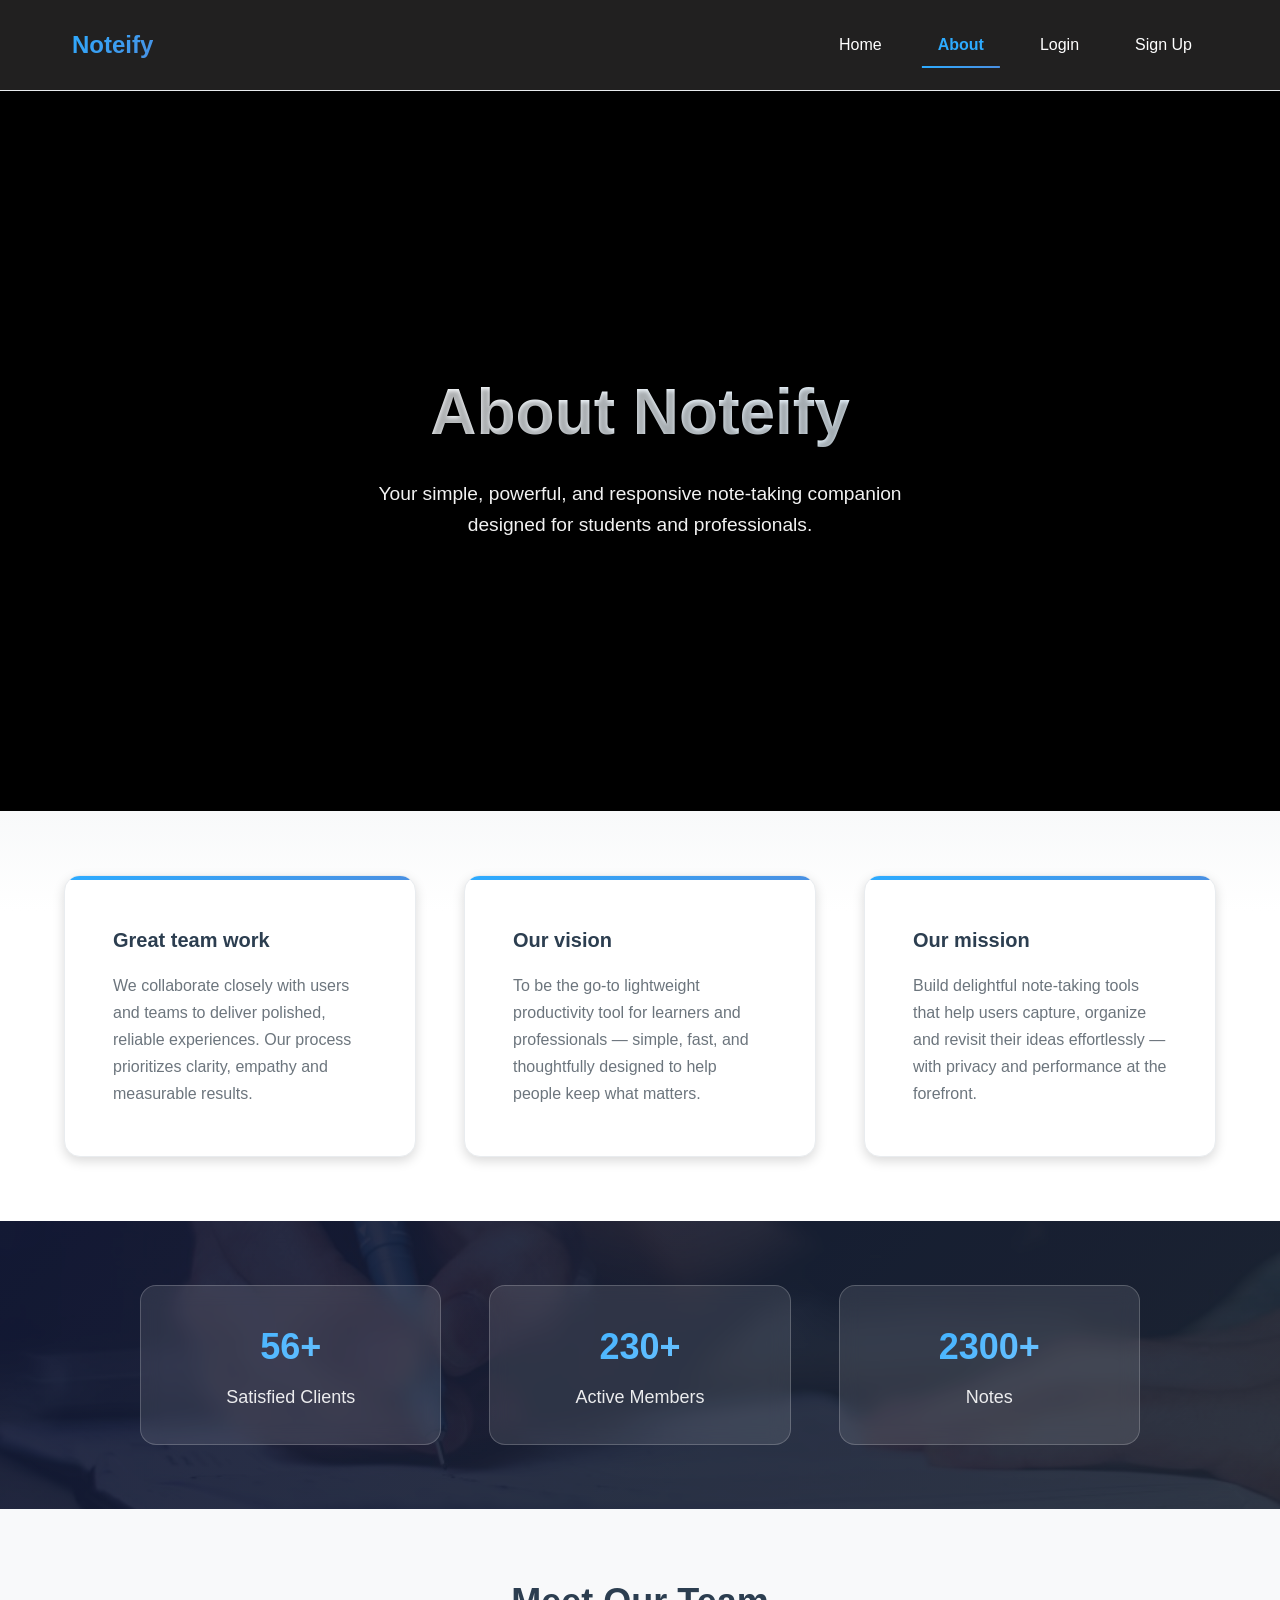
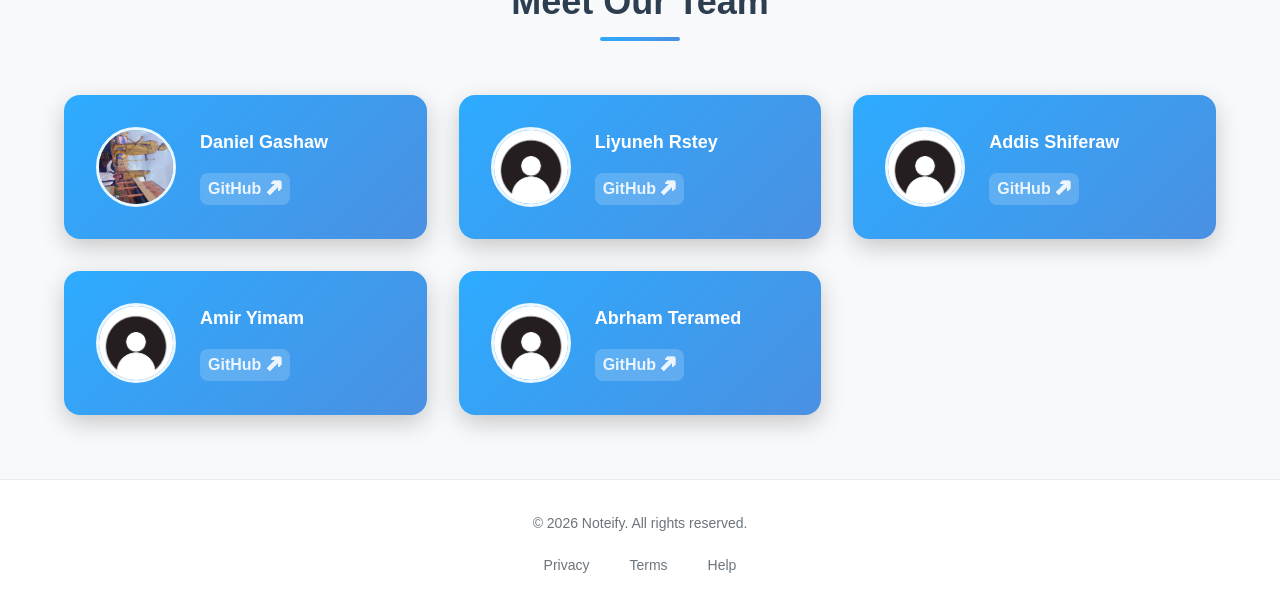
==== commit 1482c23b: "add the frontend" ====
--- a/html/about.html
+++ b/html/about.html
@@ -108,6 +108,7 @@
       </div>
     </footer>
     <!-- SCRIPT -->
+    <script src="../js/auth-utils.js"></script>
     <script src="../js/about.js"></script>
   </body>
 </html>
--- a/css/about.css
+++ b/css/about.css
@@ -172,7 +172,7 @@
   color: var(--primary-color);
   font-weight: 600;
 }
-/* ===== HERO SECTION ===== */
+/* Hero Section */
 .hero {
   width: 100%;
   min-height: 80vh;
@@ -737,3 +737,66 @@
     --border-color: #444444;
   }
 }
+.user-menu {
+    position: relative;
+}
+
+.user-menu-btn {
+    background: linear-gradient(135deg, var(--primary-color), var(--secondary-color));
+    color: white;
+    border: none;
+    padding: 8px 16px;
+    border-radius: 20px;
+    cursor: pointer;
+    font-weight: 500;
+    display: flex;
+    align-items: center;
+    gap: 6px;
+    transition: var(--transition);
+    font-size: 14px;
+}
+
+.user-menu-btn:hover {
+    transform: translateY(-1px);
+    box-shadow: 0 4px 8px rgba(45, 171, 255, 0.3);
+}
+
+.user-dropdown {
+    position: absolute;
+    top: 100%;
+    right: 0;
+    background: var(--bg-primary);
+    border: 1px solid var(--border-color);
+    border-radius: 8px;
+    box-shadow: var(--shadow-lg);
+    min-width: 150px;
+    display: none;
+    z-index: 1000;
+    margin-top: 5px;
+    overflow: hidden;
+}
+
+.user-dropdown a {
+    display: block;
+    padding: 12px 16px;
+    text-decoration: none;
+    color: var(--text-primary);
+    transition: var(--transition-fast);
+    border-bottom: 1px solid var(--border-color);
+}
+
+.user-dropdown a:last-child {
+    border-bottom: none;
+}
+
+.user-dropdown a:hover {
+    background-color: var(--bg-secondary);
+}
+
+.user-dropdown a[onclick="logout()"] {
+    color: var(--danger-color);
+}
+
+.user-dropdown a[onclick="logout()"]:hover {
+    background-color: rgba(220, 53, 69, 0.1);
+}
